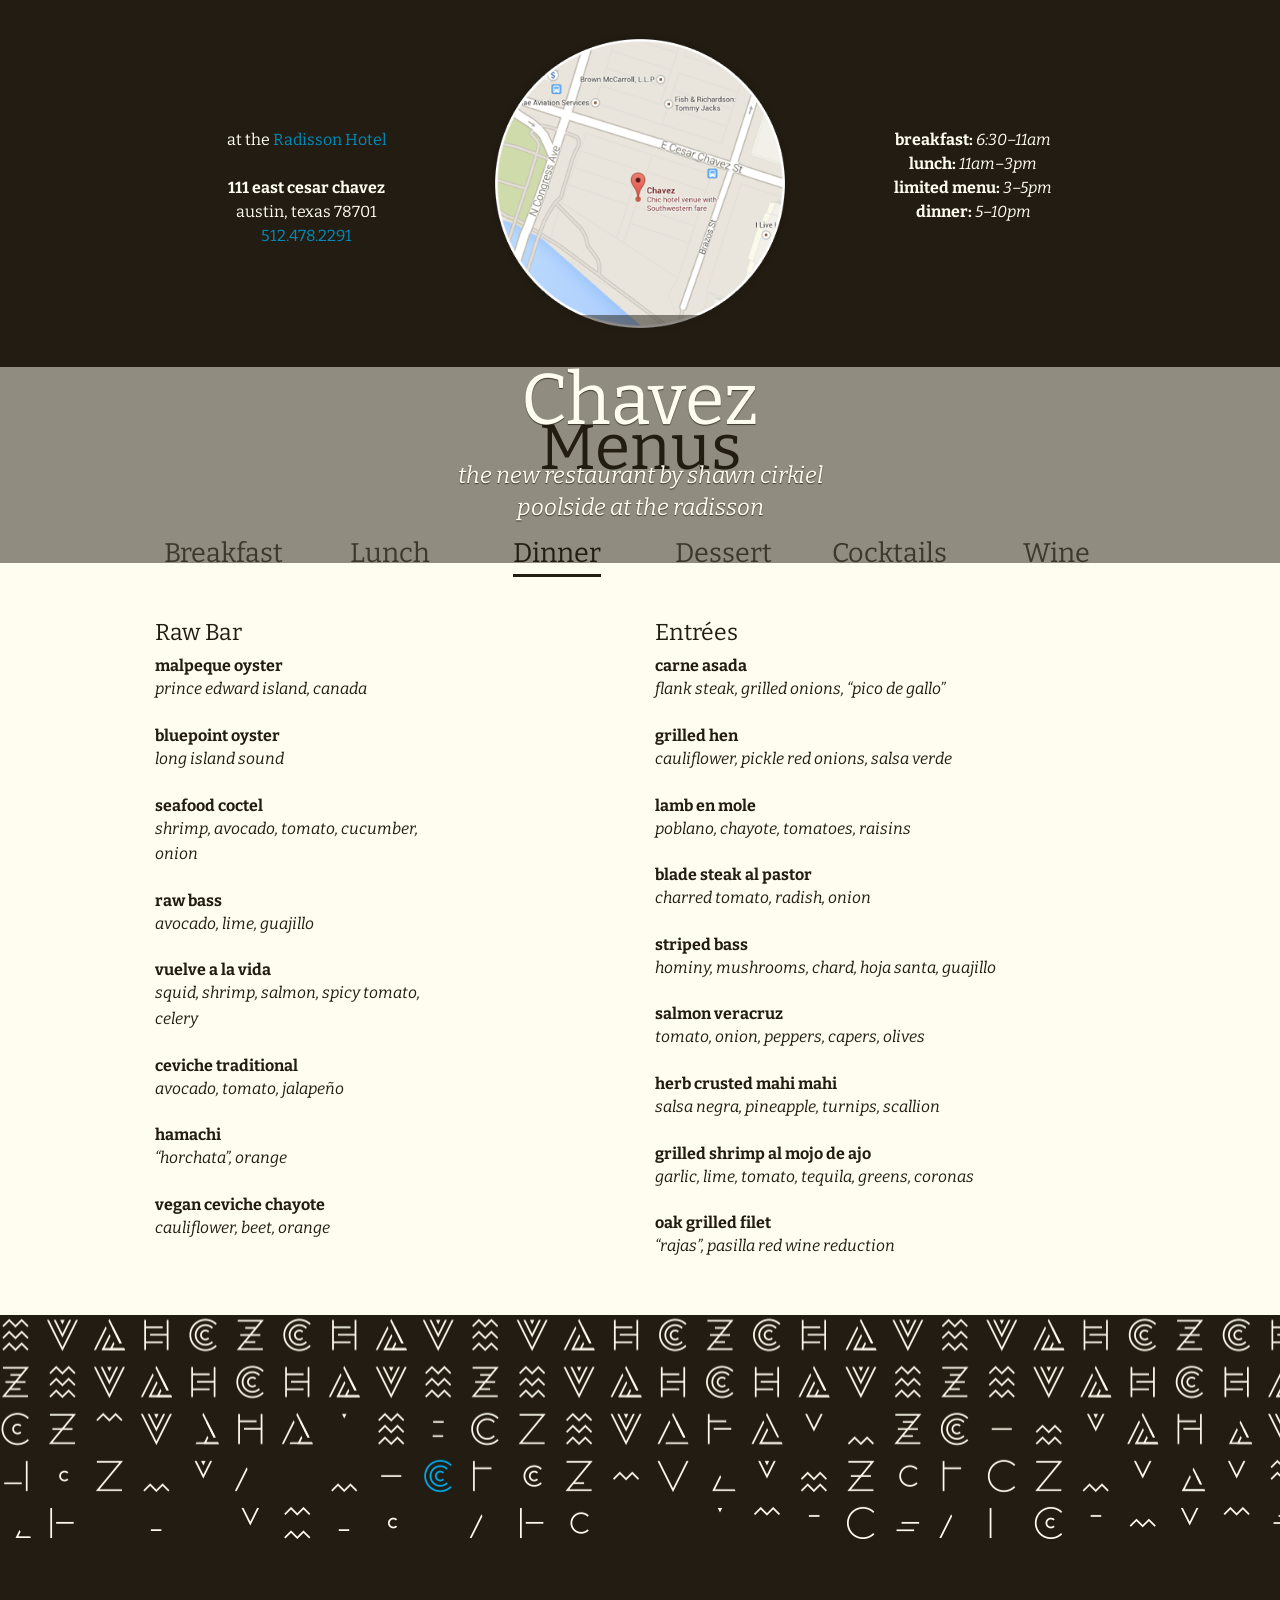
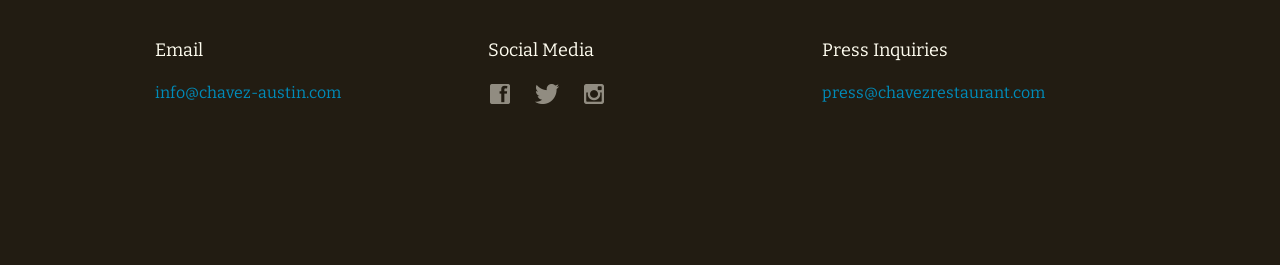
==== final.html @ de784b92 "adding foundation, slides, js, and final finished files" ====
<!DOCTYPE html>
<!--[if lt IE 7]>      <html class="no-js lt-ie9 lt-ie8 lt-ie7"> <![endif]-->
<!--[if IE 7]>         <html class="no-js lt-ie9 lt-ie8"> <![endif]-->
<!--[if IE 8]>         <html class="no-js lt-ie9"> <![endif]-->
<!--[if gt IE 8]><!--> <html class="no-js"> <!--<![endif]-->
    <head>
        <meta charset="utf-8">
        <meta http-equiv="X-UA-Compatible" content="IE=edge">
        <title>Chavez | Restaurant by Shawn Cirkiel | at the Radisson, Austin, TX</title>
        <meta name="description" content="">
        <meta name="viewport" content="width=device-width, initial-scale=1">

        <!-- Google Fonts -->
        <link href='http://fonts.googleapis.com/css?family=Bitter:400,700,400italic' rel='stylesheet' type='text/css'>

        <!-- Foundation CSS -->
        <link rel="stylesheet" href="css/normalize.css">
        <link rel="stylesheet" href="css/foundation.min.css">
        <!-- Our CSS -->
        <link rel="stylesheet" href="css/final-application.css">
        <!-- Slides.js CSS -->
        <link rel="stylesheet" href="css/slides.css">

    </head>
    <body>

        <!-- Slide/Header Image -->
        <header>

            <!-- Tagline inside Slideshow -->
            <div class="tagline">
                <!-- Chavez name/logo -->
                <h1>Chavez</h1>
                <h4>the new restaurant by shawn cirkiel</br>poolside at the radisson</h4>
            </div>

            <div id="slides">
                <img src="images/chavez-1.jpg" alt="">
                <img src="images/chavez-2.jpg" alt="">
                <img src="images/chavez-3.jpg" alt="">
                <img src="images/chavez-4.jpg" alt="">
                <img src="images/chavez-5.jpg" alt="">
                <img src="images/chavez-6.jpg" alt="">
                <img src="images/chavez-7.jpg" alt="">
                <img src="images/chavez-8.jpg" alt="">
                <img src="images/chavez-9.jpg" alt="">
                <img src="images/chavez-10.jpg" alt="">
            </div>
        </header>

        <!-- Address, map, hours -->
        <section class="address">
            <div class="row">


                <div class="location columns small-4">
                    at the <a target="_blank" href="//radisson.com/austin-hotel-tx-78701/txaustdt">Radisson Hotel</a><br/><br/>
                    <strong>111 east cesar chavez</strong><br/>
                    austin, texas 78701
                    <div class="phone"><a href="tel:512.478.2291">512.478.2291</a></div>
                </div>

                <div class="map columns small-4">
                    <a class="map" target="_blank" href="//goo.gl/maps/qgnVW"><img src="images/map-small.png" alt="Map"></a>
                </div>

                <div class="hours columns small-4">
                    <span class="hours-label">breakfast:</span>
                    <span class="hours-value">6:30–11am</span>
                    <br/>
                    <span class="hours-label">lunch:</span>
                    <span class="hours-value">11am–3pm</span>
                    <br/>
                    <span class="hours-label">limited menu:</span>
                    <span class="hours-value">3–5pm</span>
                    <br/>
                    <span class="hours-label">dinner:</span>
                    <span class="hours-value">5–10pm</span>
                </div>

            </div>
        </section>

        <!-- Menu -->
        <section class="menu">
            <div class="row">
                <h2>Menus</h2>
            </div>
                
            <div class="row">
                <!-- breakfast -->
                <div class="menu-section columns small-2 menu-breakfast">
                    <h3><a href="#">Breakfast</a></h3>
                </div>
                
                <!-- lunch -->
                <div class="menu-section columns small-2 menu-lunch">
                    <h3><a href="#">Lunch</a></h3>
                </div>

                <!-- dinner -->
                <div class="menu-section columns small-2 menu-dinner is-active">
                    <h3><a href="#">Dinner</a></h3>
                </div>
                
                <!-- dessert -->
                <div class="menu-section columns small-2 menu-dessert">
                    <h3><a href="#">Dessert</a></h3>
                </div>
                
                <!-- cocktails -->
                <div class="menu-section columns small-2 menu-cocktails">
                    <h3><a href="#">Cocktails</a></h3>
                </div>

                <!-- wine -->
                <div class="menu-section columns small-2 menu-wine">
                    <h3><a href="#">Wine</a></h3>
                </div>
            </div>

            <div class="row">
                <!-- dinner -->
                <div class="menu-section-content menu-dinner is-active">

                    <div class="menu-group columns small-4">
                        <h4>Raw Bar</h4>
                        <div class="menu-item">
                            <div class="menu-item-name">malpeque oyster</div>
                            <p class="menu-item-description">prince edward island, canada</p>
                            <div class="menu-item-price">3</div>
                        </div>
                        <div class="menu-item">
                            <div class="menu-item-name">bluepoint oyster</div>
                            <p class="menu-item-description">long island sound</p>
                            <div class="menu-item-price">3</div>
                        </div>
                        <div class="menu-item">
                            <div class="menu-item-name">seafood coctel</div>
                            <p class="menu-item-description">shrimp, avocado, tomato, cucumber, onion</p>
                            <div class="menu-item-price">11</div>
                        </div>
                        <div class="menu-item">
                            <div class="menu-item-name">raw bass</div>
                            <p class="menu-item-description">avocado, lime, guajillo</p>
                            <div class="menu-item-price">11</div>
                        </div>
                        <div class="menu-item">
                            <div class="menu-item-name">vuelve a la vida</div>
                            <p class="menu-item-description">squid, shrimp, salmon, spicy tomato, celery</p>
                            <div class="menu-item-price">9</div>
                        </div>
                        <div class="menu-item">
                            <div class="menu-item-name">ceviche traditional</div>
                            <p class="menu-item-description">avocado, tomato, jalapeño</p>
                            <div class="menu-item-price">9</div>
                        </div>
                        <div class="menu-item">
                            <div class="menu-item-name">hamachi</div>
                            <p class="menu-item-description">“horchata”, orange</p>
                            <div class="menu-item-price">11</div>
                        </div>
                        <div class="menu-item">
                            <div class="menu-item-name">vegan ceviche chayote</div>
                            <p class="menu-item-description">cauliflower, beet, orange</p>
                            <div class="menu-item-price">8</div>
                        </div>
                    </div>

                    <div class="menu-group columns small-6">
                        <h4>Entrées</h4>

                        <div class="menu-item">
                            <div class="menu-item-name">carne asada</div>
                            <p class="menu-item-description">flank steak, grilled onions, “pico de gallo”</p>
                            <div class="menu-item-price">19</div>
                        </div>
                        <div class="menu-item">
                            <div class="menu-item-name">grilled hen</div>
                            <p class="menu-item-description">cauliflower, pickle red onions, salsa verde</p>
                            <div class="menu-item-price">16</div>
                        </div>
                        <div class="menu-item">
                            <div class="menu-item-name">lamb en mole</div>
                            <p class="menu-item-description">poblano, chayote, tomatoes, raisins</p>
                            <div class="menu-item-price">22</div>
                        </div>
                        <div class="menu-item">
                            <div class="menu-item-name">blade steak al pastor</div>
                            <p class="menu-item-description">charred tomato, radish, onion</p>
                            <div class="menu-item-price">22</div>
                        </div>
                        <div class="menu-item">
                            <div class="menu-item-name">striped bass</div>
                            <p class="menu-item-description">hominy, mushrooms, chard, hoja santa, guajillo</p>
                            <div class="menu-item-price">23</div>
                        </div>
                        <div class="menu-item">
                            <div class="menu-item-name">salmon veracruz</div>
                            <p class="menu-item-description">tomato, onion, peppers, capers, olives</p>
                            <div class="menu-item-price">19</div>
                        </div>
                        <div class="menu-item">
                            <div class="menu-item-name">herb crusted mahi mahi</div>
                            <p class="menu-item-description">salsa negra, pineapple, turnips, scallion</p>
                            <div class="menu-item-price">22</div>
                        </div>
                        <div class="menu-item">
                            <div class="menu-item-name">grilled shrimp al mojo de ajo</div>
                            <p class="menu-item-description">garlic, lime, tomato, tequila, greens, coronas </p>
                            <div class="menu-item-price">21</div>
                        </div>
                        <div class="menu-item">
                            <div class="menu-item-name">oak grilled filet</div>
                            <p class="menu-item-description">“rajas”, pasilla red wine reduction </p>
                            <div class="menu-item-price">36 </div>
                        </div>

                    </div>
                </div>
                

            </div>
        </section>

        <!-- Social media -->
        <section class="contact">

            <div class="row">
                <div class="email columns small-4">
                    <h5>Email</h5>
                    <a href="mailto:info@chavez-austin.com">info@chavez-austin.com</a>
                </div>

                <div class="social columns small-4">
                    <h5>Social Media</h5>
                    <div class="social-links">
                        <a target="_blank" href="http://facebook.com/ChavezATX"><img src="images/facebook.png" alt="Facebook"></a>
                        <a target="_blank" href="http://twitter.com/ChavezATX"><img src="images/twitter.png" alt="Twitter"></a>
                        <a target="_blank" href="http://instagram.com/ChavezATX"><img src="images/instagram.png" alt="Instagram"></a>
                    </div>
                </div>

                <div class="press columns small-4">
                    <h5>Press Inquiries</h5>
                    <a href="mailto:press@chavezrestaurant.com">press@chavezrestaurant.com</a>
                </div>
                
            </div>

        </section>


        <!-- JavaScripts -->

        <!-- jQuery -->
        <script src="http://ajax.googleapis.com/ajax/libs/jquery/2.1.0/jquery.min.js"></script>

        <!-- Foundation JS -->
        <script src="/js/foundation.min.js"></script>
        <script>
            $(document).foundation();
        </script>

        <!-- Slides.js -->
        <script src="js/jquery.slides.min.js"></script>
        <script>
            $(document).ready(function(){
                $('#slides').slidesjs({
                    navigation: {
                        effect: "fade"
                    },
                    pagination: {
                        active: false
                    },
                    play: {
                      active: true,
                      auto: true,
                      interval: 7000,
                      swap: true,
                      effect: "fade"
                    }
                });
            });
        </script>


    </body>
</html>
---- css/final-application.css ----
/* ---------------------------------------------- */
/* Styles --------------------------------------- */
/* ---------------------------------------------- */

body {
    margin: 0;
    font-family: 'Bitter', 'Georgia', 'Times New Roman', serif; /* Google Font */
    font-size: 100%;
}

div, h1, h2, h3, h4, h5, h6, p, ul, ol, a {
    font-family: 'Bitter', 'Georgia', 'Times New Roman', serif; /* Google Font */
}

h1, h2, h3, h4, h5, h6 {
    color: #fffdf0;
}

/* ---------------------------------------------- */
/* Header --------------------------------------- */
/* ---------------------------------------------- */

header {}

header h1 {
    font-size: 4.5em; /* make it larger than Foundation's default */
    text-shadow: 0 1px 1px rgba(34, 28, 18,.75);
}

header .tagline h4 {
    font-style: italic !important; /* to override Foundation's font-style: normal on all headers */
    text-shadow: 0 1px 1px rgba(34, 28, 18,.75);
}

header .tagline {
    text-align: center;
    background: rgba(34, 28, 18,.5);
    width: 100%;
    padding: 2em 0;
    position: absolute;
    top: 35%;
    left: 0;
    z-index: 1000; /* be on a higher z-index than the slideshow */
}




/* ---------------------------------------------- */
/* Sections Global Styles ----------------------- */
/* ---------------------------------------------- */

section {
    padding: 2em;
    background: #ccc;
    line-height: 1.5em;
}


/* ---------------------------------------------- */
/* Address, Hours, Directions ------------------- */
/* ---------------------------------------------- */

.address {
    background: #221c12;
    color: #fffdf0;
    line-height: 1.5em;
    text-align: center;
}

.location,
.hours {
    margin-top: 6em;
}

.hours-label { font-weight: bold; }
.hours-value { font-style: italic; }



/* ---------------------------------------------- */
/* Menu ----------------------------------------- */
/* ---------------------------------------------- */

.menu {
    color: #221c12;
    background: #fffdf0;
    padding-bottom: 2em;
}

.menu h2 {
    font-size: 4em;
    padding-bottom: .5em;
}

.menu h2, .menu h3, .menu h4 {
    color: #221c12;
}

.menu h2 {
    text-align: center;
}

.menu-section {
    text-align: center;
}

.menu-section h3 a {
    color: rgba(34, 28, 18, .75);
    border-bottom: 3px solid transparent;
    padding-bottom: 5px;
    -webkit-transition: 1s all ease;
    transition: 1s all ease;
}

.menu-section h3 a:hover {
    color: #221c12;
    border-bottom: 3px solid #221c12;
}

.menu-section.is-active h3 a {
    color: #221c12;
    border-bottom: 3px solid #221c12;
}


.menu-section-content {
    margin-top: 2em;
}

.menu-section-content.is-active {}

.menu-item {
    margin-bottom: 1.5em;
    line-height: 1.25em;
}

.menu-item-name {
    font-weight: bold;
}

.menu-item-description {
    font-style: italic;
    display: inline;
    margin: 0;
}

.menu-item-price {
    display: inline;
    padding-left: 10px;
    font-weight: bold;
    color: rgba(255, 253, 240,.5);
}


/* ---------------------------------------------- */
/* Social Media/Contact ------------------------- */
/* ---------------------------------------------- */

.contact {
    background: #221c12 url('../images/symbols-bottom.png') no-repeat 0 -160%;
    padding-top: 20em;
    padding-bottom: 10em;
}

.contact h5 {
    margin-bottom: 1em;
}

.social-links a {
    display: inline-block;
    padding-right: 20px;
    opacity: .5;
    -webkit-transition: 1s opacity ease;
    transition: 1s opacity ease;
}
.social-links a:hover {
    opacity: 1;
}
---- css/slides.css ----
/* SlidesJS */
/* These styles are required if you'd like a responsive slideshow */
  

    /* Prevent the slideshow from flashing on load */
    #slides {
        display: none;
        position: relative;
        background: #fffdf0;
    }

    .slidesjs-pagination {
        display: none;
    }

    .slidesjs-navigation {
        margin: -10px 0 0 0;
        position: absolute;
        top: 50%; z-index: 9999;
    }

    .slidesjs-previous {
        display: block;
        width: 29px; height: 44px;
        text-indent: -9999px;
        left: 50px;
        background: url('../images/slide-prev.png') no-repeat;
    }

    .slidesjs-next {
        display: block;
        width: 29px; height: 44px;
        text-indent: -9999px;
        right: 50px;
        background: url('../images/slide-next.png') no-repeat;
    }


    /* Media quires for a responsive layout */

    /* For tablets & smart phones */
    @media (max-width: 767px) {
      body {
        padding-left: 10px;
        padding-right: 10px;
      }
      .container {
        width: auto
      }
    }

    /* For smartphones */
    @media (max-width: 480px) {
      .container {
        width: auto
      }
    }

    /* For smaller displays like laptops */
    @media (min-width: 768px) and (max-width: 979px) {
      .container {
        width: 724px
      }
    }

    /* For larger displays */
    @media (min-width: 1200px) {
      .container {
        width: 1170px
      }
    }
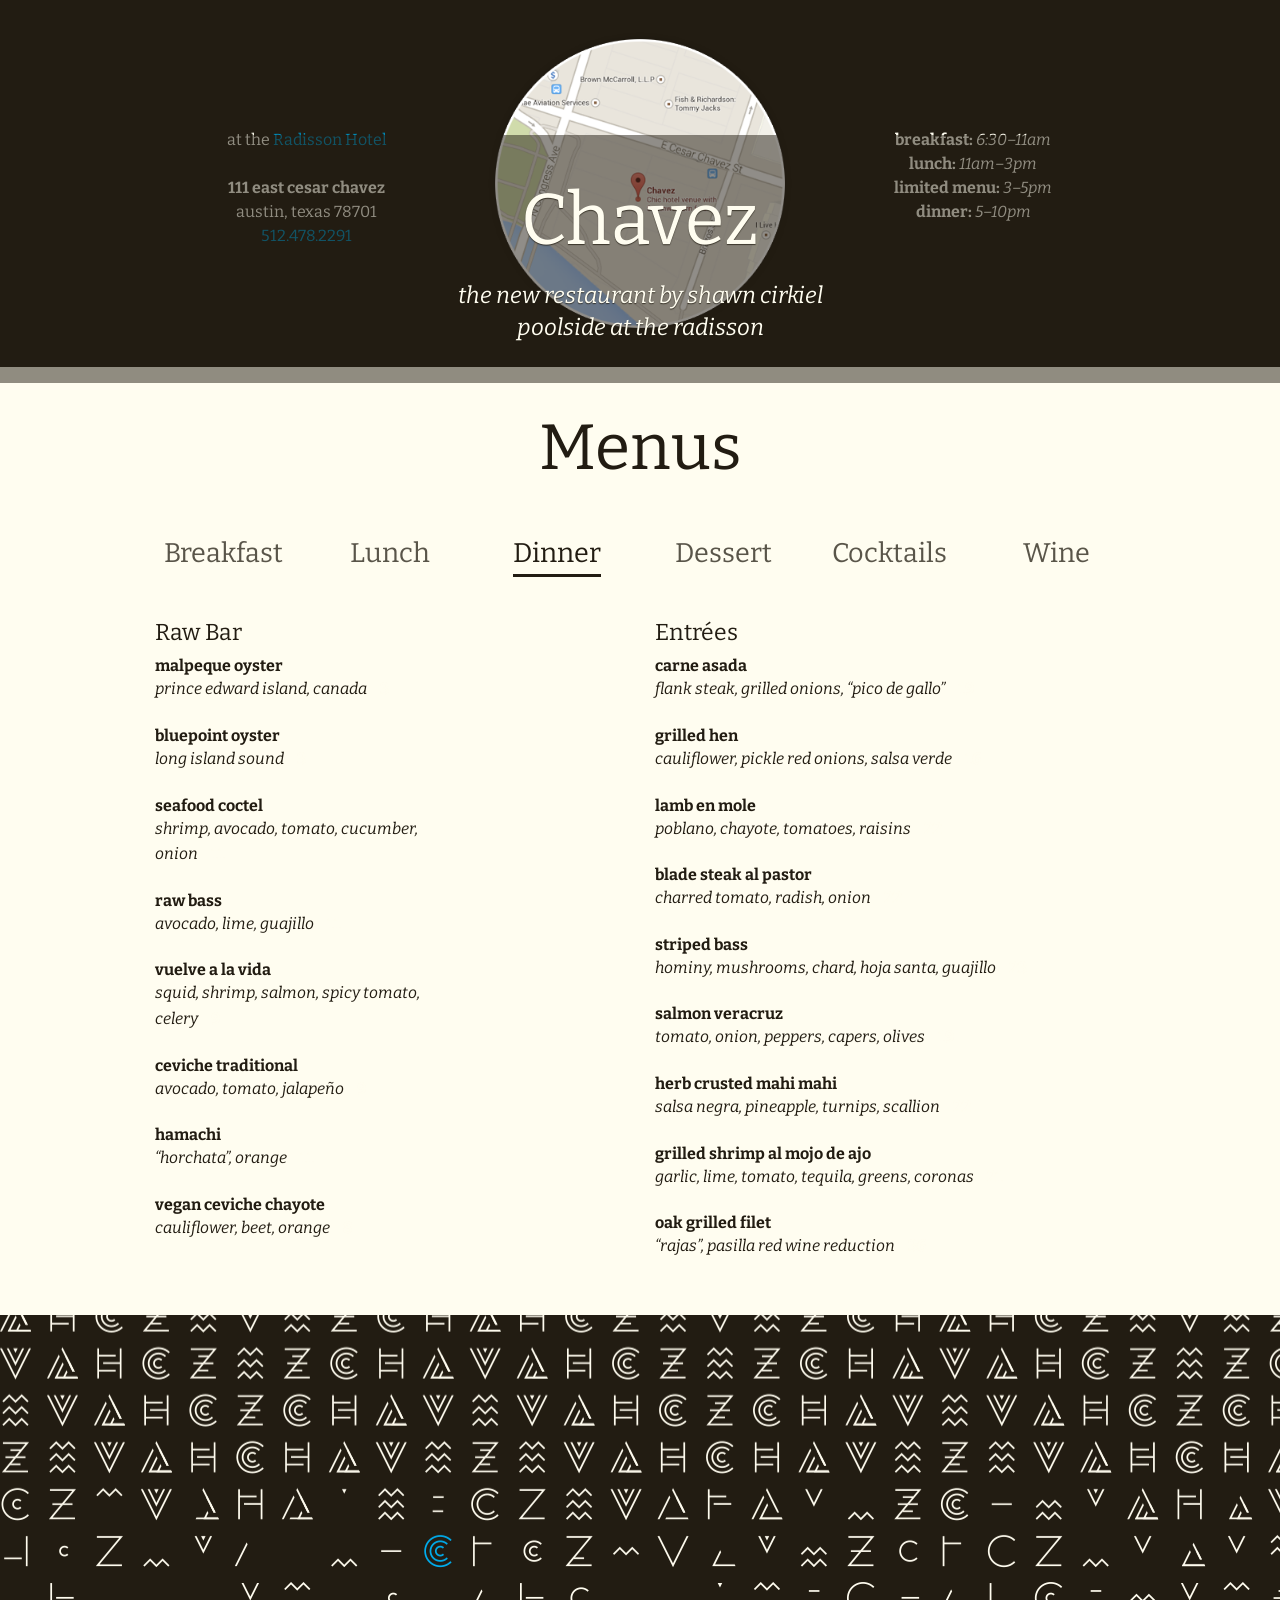
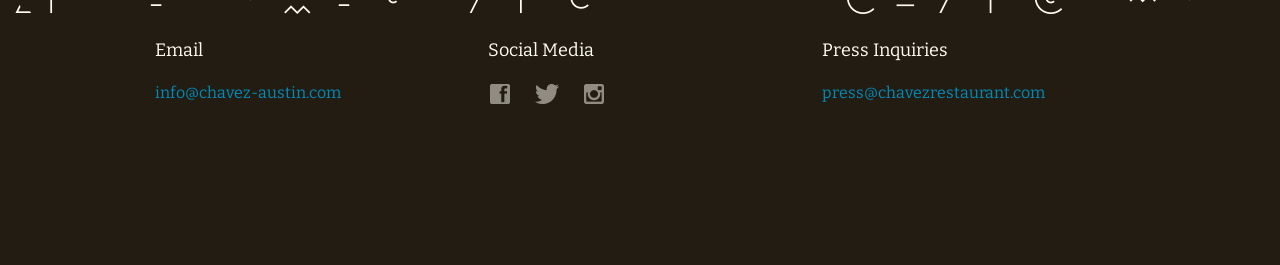
==== commit 4d8334d1: "adding responsive styles" ====
--- a/final.html
+++ b/final.html
@@ -53,18 +53,18 @@
             <div class="row">
 
 
-                <div class="location columns small-4">
+                <div class="location columns small-12 large-4">
                     at the <a target="_blank" href="//radisson.com/austin-hotel-tx-78701/txaustdt">Radisson Hotel</a><br/><br/>
                     <strong>111 east cesar chavez</strong><br/>
                     austin, texas 78701
                     <div class="phone"><a href="tel:512.478.2291">512.478.2291</a></div>
                 </div>
 
-                <div class="map columns small-4">
+                <div class="map columns small-12 large-4 hide-for-small show-for-large">
                     <a class="map" target="_blank" href="//goo.gl/maps/qgnVW"><img src="images/map-small.png" alt="Map"></a>
                 </div>
 
-                <div class="hours columns small-4">
+                <div class="hours columns small-12 large-4">
                     <span class="hours-label">breakfast:</span>
                     <span class="hours-value">6:30–11am</span>
                     <br/>
@@ -89,32 +89,32 @@
                 
             <div class="row">
                 <!-- breakfast -->
-                <div class="menu-section columns small-2 menu-breakfast">
+                <div class="menu-section columns small-12 medium-4 large-2 menu-breakfast">
                     <h3><a href="#">Breakfast</a></h3>
                 </div>
                 
                 <!-- lunch -->
-                <div class="menu-section columns small-2 menu-lunch">
+                <div class="menu-section columns small-12 medium-4 large-2 menu-lunch">
                     <h3><a href="#">Lunch</a></h3>
                 </div>
 
                 <!-- dinner -->
-                <div class="menu-section columns small-2 menu-dinner is-active">
+                <div class="menu-section columns small-12 medium-4 large-2 menu-dinner is-active">
                     <h3><a href="#">Dinner</a></h3>
                 </div>
                 
                 <!-- dessert -->
-                <div class="menu-section columns small-2 menu-dessert">
+                <div class="menu-section columns small-12 medium-4 large-2 menu-dessert">
                     <h3><a href="#">Dessert</a></h3>
                 </div>
                 
                 <!-- cocktails -->
-                <div class="menu-section columns small-2 menu-cocktails">
+                <div class="menu-section columns small-12 medium-4 large-2 menu-cocktails">
                     <h3><a href="#">Cocktails</a></h3>
                 </div>
 
                 <!-- wine -->
-                <div class="menu-section columns small-2 menu-wine">
+                <div class="menu-section columns small-12 medium-4 large-2 menu-wine">
                     <h3><a href="#">Wine</a></h3>
                 </div>
             </div>
@@ -123,7 +123,7 @@
                 <!-- dinner -->
                 <div class="menu-section-content menu-dinner is-active">
 
-                    <div class="menu-group columns small-4">
+                    <div class="menu-group columns small-12 medium-4">
                         <h4>Raw Bar</h4>
                         <div class="menu-item">
                             <div class="menu-item-name">malpeque oyster</div>
@@ -167,7 +167,7 @@
                         </div>
                     </div>
 
-                    <div class="menu-group columns small-6">
+                    <div class="menu-group columns small-12 medium-6">
                         <h4>Entrées</h4>
 
                         <div class="menu-item">
@@ -227,12 +227,12 @@
         <section class="contact">
 
             <div class="row">
-                <div class="email columns small-4">
+                <div class="email columns small-12 medium-4">
                     <h5>Email</h5>
                     <a href="mailto:info@chavez-austin.com">info@chavez-austin.com</a>
                 </div>
 
-                <div class="social columns small-4">
+                <div class="social columns small-12 medium-4">
                     <h5>Social Media</h5>
                     <div class="social-links">
                         <a target="_blank" href="http://facebook.com/ChavezATX"><img src="images/facebook.png" alt="Facebook"></a>
@@ -241,7 +241,7 @@
                     </div>
                 </div>
 
-                <div class="press columns small-4">
+                <div class="press columns small-12 medium-4">
                     <h5>Press Inquiries</h5>
                     <a href="mailto:press@chavezrestaurant.com">press@chavezrestaurant.com</a>
                 </div>
@@ -274,7 +274,7 @@
                         active: false
                     },
                     play: {
-                      active: true,
+                      active: false,
                       auto: true,
                       interval: 7000,
                       swap: true,
--- a/css/final-application.css
+++ b/css/final-application.css
@@ -46,6 +46,7 @@
 
 
 
+
 /* ---------------------------------------------- */
 /* Sections Global Styles ----------------------- */
 /* ---------------------------------------------- */
@@ -176,4 +177,29 @@
 }
 .social-links a:hover {
     opacity: 1;
-}+}
+
+
+/* ---------------------------------------------- */
+/* Responsive Styles ---------------------------- */
+/* ---------------------------------------------- */
+
+
+@media (min-width: 0) and (max-width: 599px) {
+    header .tagline {
+        position: static;
+    }
+    .contact {
+        background-position: 0 -62%
+    }
+}
+
+@media (min-width: 600px) {
+    header .tagline {
+        top: 15%;
+    }
+    .contact {
+        background-position: 0 -100%
+    }
+
+}
--- a/css/slides.css
+++ b/css/slides.css
@@ -34,38 +34,3 @@
         right: 50px;
         background: url('../images/slide-next.png') no-repeat;
     }
-
-
-    /* Media quires for a responsive layout */
-
-    /* For tablets & smart phones */
-    @media (max-width: 767px) {
-      body {
-        padding-left: 10px;
-        padding-right: 10px;
-      }
-      .container {
-        width: auto
-      }
-    }
-
-    /* For smartphones */
-    @media (max-width: 480px) {
-      .container {
-        width: auto
-      }
-    }
-
-    /* For smaller displays like laptops */
-    @media (min-width: 768px) and (max-width: 979px) {
-      .container {
-        width: 724px
-      }
-    }
-
-    /* For larger displays */
-    @media (min-width: 1200px) {
-      .container {
-        width: 1170px
-      }
-    }
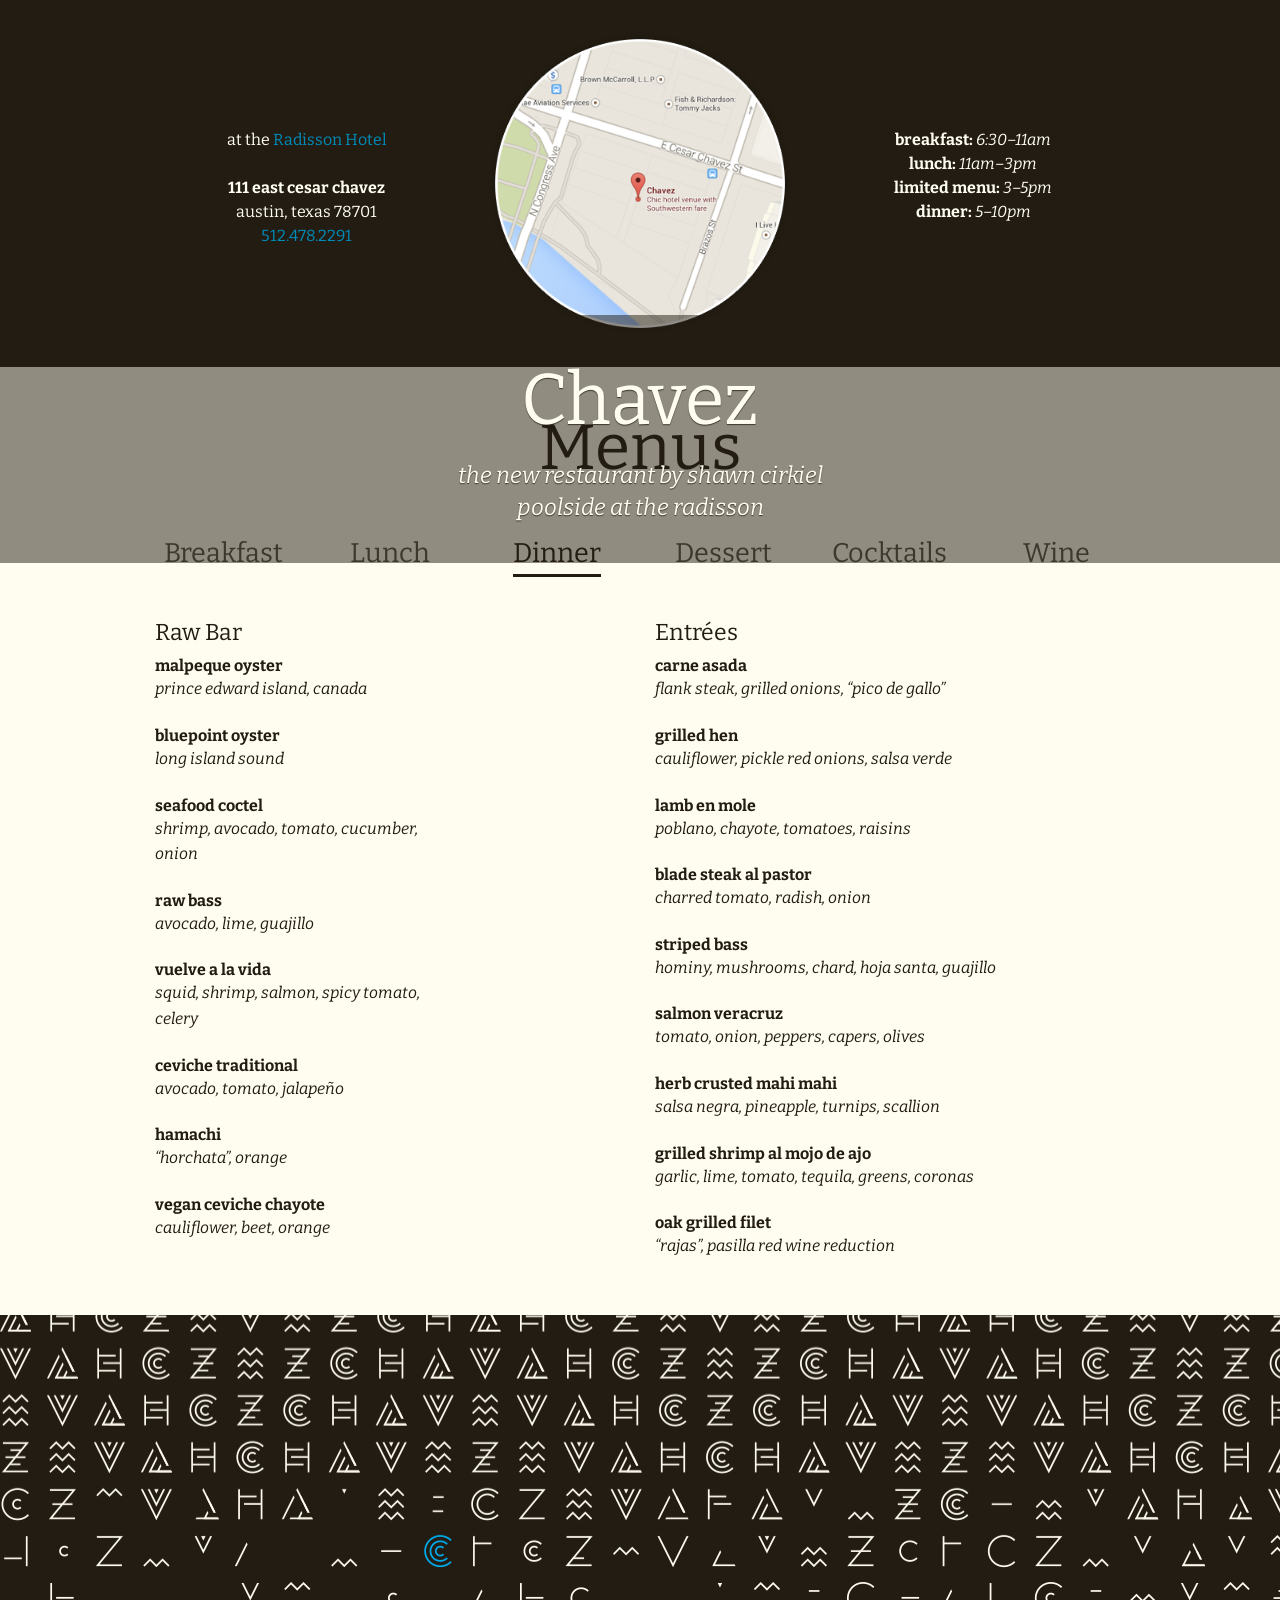
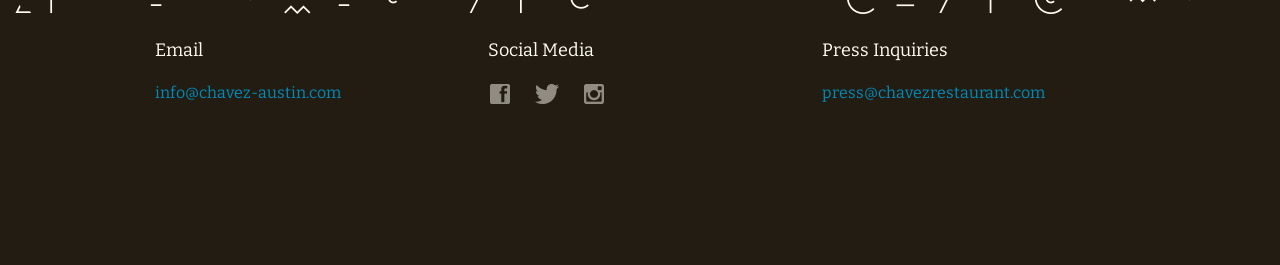
==== commit f79908a7: "fixing google map link" ====
--- a/final.html
+++ b/final.html
@@ -61,7 +61,7 @@
                 </div>
 
                 <div class="map columns small-12 large-4 hide-for-small show-for-large">
-                    <a class="map" target="_blank" href="//goo.gl/maps/qgnVW"><img src="images/map-small.png" alt="Map"></a>
+                    <a class="map" target="_blank" href="http://goo.gl/maps/qgnVW"><img src="images/map-small.png" alt="Map"></a>
                 </div>
 
                 <div class="hours columns small-12 large-4">
--- a/css/final-application.css
+++ b/css/final-application.css
@@ -194,10 +194,13 @@
     }
 }
 
-@media (min-width: 600px) {
+@media (min-width: 600px) and (max-width: 1150px) {
     header .tagline {
         top: 15%;
     }
+}
+
+@media (min-width: 600px) {
     .contact {
         background-position: 0 -100%
     }
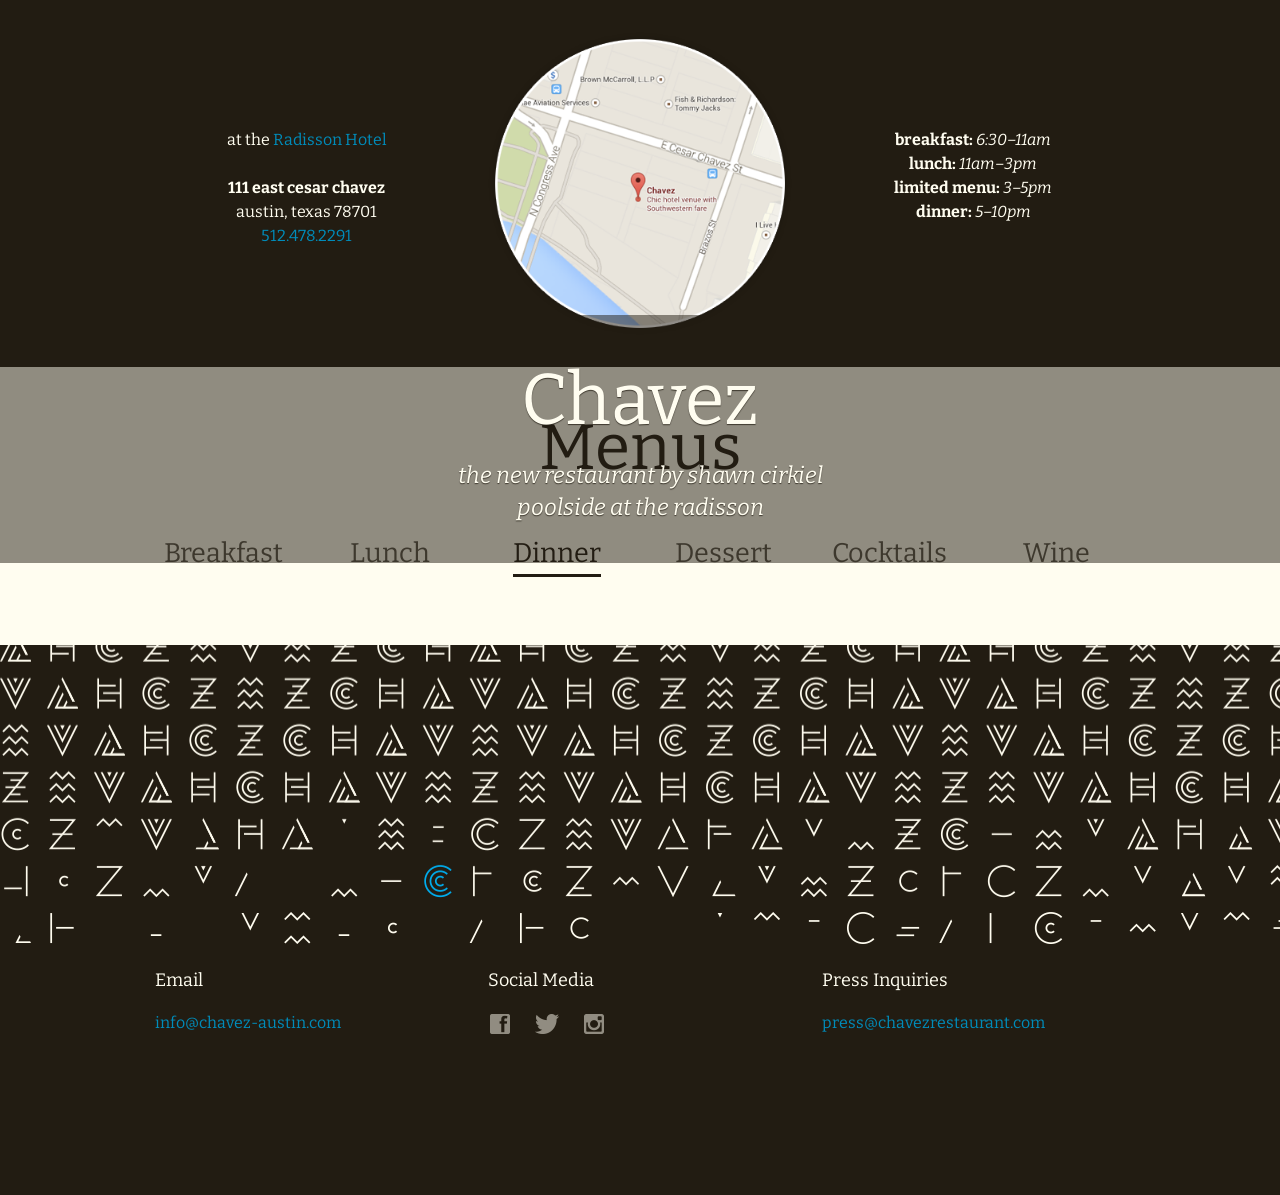
==== commit 9bc675f2: "json" ====
--- a/final.html
+++ b/final.html
@@ -31,7 +31,7 @@
             <div class="tagline">
                 <!-- Chavez name/logo -->
                 <h1>Chavez</h1>
-                <h4>the new restaurant by shawn cirkiel</br>poolside at the radisson</h4>
+                <h4>the new restaurant by shawn cirkiel<br />poolside at the radisson</h4>
             </div>
 
             <div id="slides">
@@ -89,134 +89,40 @@
                 
             <div class="row">
                 <!-- breakfast -->
-                <div class="menu-section columns small-12 medium-4 large-2 menu-breakfast">
-                    <h3><a href="#">Breakfast</a></h3>
+                <div id="menu-action-breakfast" class="menu-section columns small-12 medium-4 large-2 menu-action">
+                    <h3><a>Breakfast</a></h3>
                 </div>
                 
                 <!-- lunch -->
-                <div class="menu-section columns small-12 medium-4 large-2 menu-lunch">
-                    <h3><a href="#">Lunch</a></h3>
+                <div id="menu-action-lunch" class="menu-section columns small-12 medium-4 large-2 menu-action">
+                    <h3><a>Lunch</a></h3>
                 </div>
 
                 <!-- dinner -->
-                <div class="menu-section columns small-12 medium-4 large-2 menu-dinner is-active">
-                    <h3><a href="#">Dinner</a></h3>
+                <div id="menu-action-dinner" class="menu-section columns small-12 medium-4 large-2 menu-action is-active">
+                    <h3><a>Dinner</a></h3>
                 </div>
                 
                 <!-- dessert -->
-                <div class="menu-section columns small-12 medium-4 large-2 menu-dessert">
-                    <h3><a href="#">Dessert</a></h3>
+                <div id="menu-action-dessert" class="menu-section columns small-12 medium-4 large-2 menu-action">
+                    <h3><a>Dessert</a></h3>
                 </div>
                 
                 <!-- cocktails -->
-                <div class="menu-section columns small-12 medium-4 large-2 menu-cocktails">
-                    <h3><a href="#">Cocktails</a></h3>
+                <div id="menu-action-cocktails" class="menu-section columns small-12 medium-4 large-2 menu-action">
+                    <h3><a>Cocktails</a></h3>
                 </div>
 
                 <!-- wine -->
-                <div class="menu-section columns small-12 medium-4 large-2 menu-wine">
-                    <h3><a href="#">Wine</a></h3>
+                <div id="menu-action-wine" class="menu-section columns small-12 medium-4 large-2 menu-action">
+                    <h3><a>Wine</a></h3>
                 </div>
             </div>
 
             <div class="row">
                 <!-- dinner -->
-                <div class="menu-section-content menu-dinner is-active">
+                <div id="menu-section-content" class="menu-section-content menu-dinner is-active">
 
-                    <div class="menu-group columns small-12 medium-4">
-                        <h4>Raw Bar</h4>
-                        <div class="menu-item">
-                            <div class="menu-item-name">malpeque oyster</div>
-                            <p class="menu-item-description">prince edward island, canada</p>
-                            <div class="menu-item-price">3</div>
-                        </div>
-                        <div class="menu-item">
-                            <div class="menu-item-name">bluepoint oyster</div>
-                            <p class="menu-item-description">long island sound</p>
-                            <div class="menu-item-price">3</div>
-                        </div>
-                        <div class="menu-item">
-                            <div class="menu-item-name">seafood coctel</div>
-                            <p class="menu-item-description">shrimp, avocado, tomato, cucumber, onion</p>
-                            <div class="menu-item-price">11</div>
-                        </div>
-                        <div class="menu-item">
-                            <div class="menu-item-name">raw bass</div>
-                            <p class="menu-item-description">avocado, lime, guajillo</p>
-                            <div class="menu-item-price">11</div>
-                        </div>
-                        <div class="menu-item">
-                            <div class="menu-item-name">vuelve a la vida</div>
-                            <p class="menu-item-description">squid, shrimp, salmon, spicy tomato, celery</p>
-                            <div class="menu-item-price">9</div>
-                        </div>
-                        <div class="menu-item">
-                            <div class="menu-item-name">ceviche traditional</div>
-                            <p class="menu-item-description">avocado, tomato, jalapeño</p>
-                            <div class="menu-item-price">9</div>
-                        </div>
-                        <div class="menu-item">
-                            <div class="menu-item-name">hamachi</div>
-                            <p class="menu-item-description">“horchata”, orange</p>
-                            <div class="menu-item-price">11</div>
-                        </div>
-                        <div class="menu-item">
-                            <div class="menu-item-name">vegan ceviche chayote</div>
-                            <p class="menu-item-description">cauliflower, beet, orange</p>
-                            <div class="menu-item-price">8</div>
-                        </div>
-                    </div>
-
-                    <div class="menu-group columns small-12 medium-6">
-                        <h4>Entrées</h4>
-
-                        <div class="menu-item">
-                            <div class="menu-item-name">carne asada</div>
-                            <p class="menu-item-description">flank steak, grilled onions, “pico de gallo”</p>
-                            <div class="menu-item-price">19</div>
-                        </div>
-                        <div class="menu-item">
-                            <div class="menu-item-name">grilled hen</div>
-                            <p class="menu-item-description">cauliflower, pickle red onions, salsa verde</p>
-                            <div class="menu-item-price">16</div>
-                        </div>
-                        <div class="menu-item">
-                            <div class="menu-item-name">lamb en mole</div>
-                            <p class="menu-item-description">poblano, chayote, tomatoes, raisins</p>
-                            <div class="menu-item-price">22</div>
-                        </div>
-                        <div class="menu-item">
-                            <div class="menu-item-name">blade steak al pastor</div>
-                            <p class="menu-item-description">charred tomato, radish, onion</p>
-                            <div class="menu-item-price">22</div>
-                        </div>
-                        <div class="menu-item">
-                            <div class="menu-item-name">striped bass</div>
-                            <p class="menu-item-description">hominy, mushrooms, chard, hoja santa, guajillo</p>
-                            <div class="menu-item-price">23</div>
-                        </div>
-                        <div class="menu-item">
-                            <div class="menu-item-name">salmon veracruz</div>
-                            <p class="menu-item-description">tomato, onion, peppers, capers, olives</p>
-                            <div class="menu-item-price">19</div>
-                        </div>
-                        <div class="menu-item">
-                            <div class="menu-item-name">herb crusted mahi mahi</div>
-                            <p class="menu-item-description">salsa negra, pineapple, turnips, scallion</p>
-                            <div class="menu-item-price">22</div>
-                        </div>
-                        <div class="menu-item">
-                            <div class="menu-item-name">grilled shrimp al mojo de ajo</div>
-                            <p class="menu-item-description">garlic, lime, tomato, tequila, greens, coronas </p>
-                            <div class="menu-item-price">21</div>
-                        </div>
-                        <div class="menu-item">
-                            <div class="menu-item-name">oak grilled filet</div>
-                            <p class="menu-item-description">“rajas”, pasilla red wine reduction </p>
-                            <div class="menu-item-price">36 </div>
-                        </div>
-
-                    </div>
                 </div>
                 
 
@@ -251,39 +157,21 @@
         </section>
 
 
-        <!-- JavaScripts -->
+        <!-- JavaScript -->
 
-        <!-- jQuery -->
+        <!-- Libraries -->
+
         <script src="http://ajax.googleapis.com/ajax/libs/jquery/2.1.0/jquery.min.js"></script>
 
-        <!-- Foundation JS -->
-        <script src="/js/foundation.min.js"></script>
+        <script src="js/foundation.min.js"></script>
         <script>
             $(document).foundation();
         </script>
 
-        <!-- Slides.js -->
         <script src="js/jquery.slides.min.js"></script>
-        <script>
-            $(document).ready(function(){
-                $('#slides').slidesjs({
-                    navigation: {
-                        effect: "fade"
-                    },
-                    pagination: {
-                        active: false
-                    },
-                    play: {
-                      active: false,
-                      auto: true,
-                      interval: 7000,
-                      swap: true,
-                      effect: "fade"
-                    }
-                });
-            });
-        </script>
 
+        <!-- Script -->
+        <script src="js/script.js"></script>
 
     </body>
 </html>
--- a/css/final-application.css
+++ b/css/final-application.css
@@ -1,4 +1,4 @@
-/* ---------------------------------------------- */
+ /* ---------------------------------------------- */
 /* Styles --------------------------------------- */
 /* ---------------------------------------------- */
 
@@ -150,9 +150,12 @@
     display: inline;
     padding-left: 10px;
     font-weight: bold;
-    color: rgba(255, 253, 240,.5);
-}
-
+    color: rgba(34, 28, 18, .75);
+}
+
+.menu-item-name-no-description {
+    display:inline;
+}
 
 /* ---------------------------------------------- */
 /* Social Media/Contact ------------------------- */
--- a/css/slides.css
+++ b/css/slides.css
@@ -34,3 +34,41 @@
         right: 50px;
         background: url('../images/slide-next.png') no-repeat;
     }
+<<<<<<< HEAD
+=======
+
+
+    /* Media quires for a responsive layout */
+
+    /* For tablets & smart phones */
+    @media (max-width: 767px) {
+      body {
+        padding-left: 10px;
+        padding-right: 10px;
+      }
+      .container {
+        width: auto
+      }
+    }
+
+    /* For smartphones */
+    @media (max-width: 480px) {
+      .container {
+        width: auto
+      }
+    }
+
+    /* For smaller displays like laptops */
+    @media (min-width: 768px) and (max-width: 979px) {
+      .container {
+        width: 724px
+      }
+    }
+
+    /* For larger displays */
+    @media (min-width: 1200px) {
+      .container {
+        width: 1170px
+      }
+    }
+>>>>>>> master
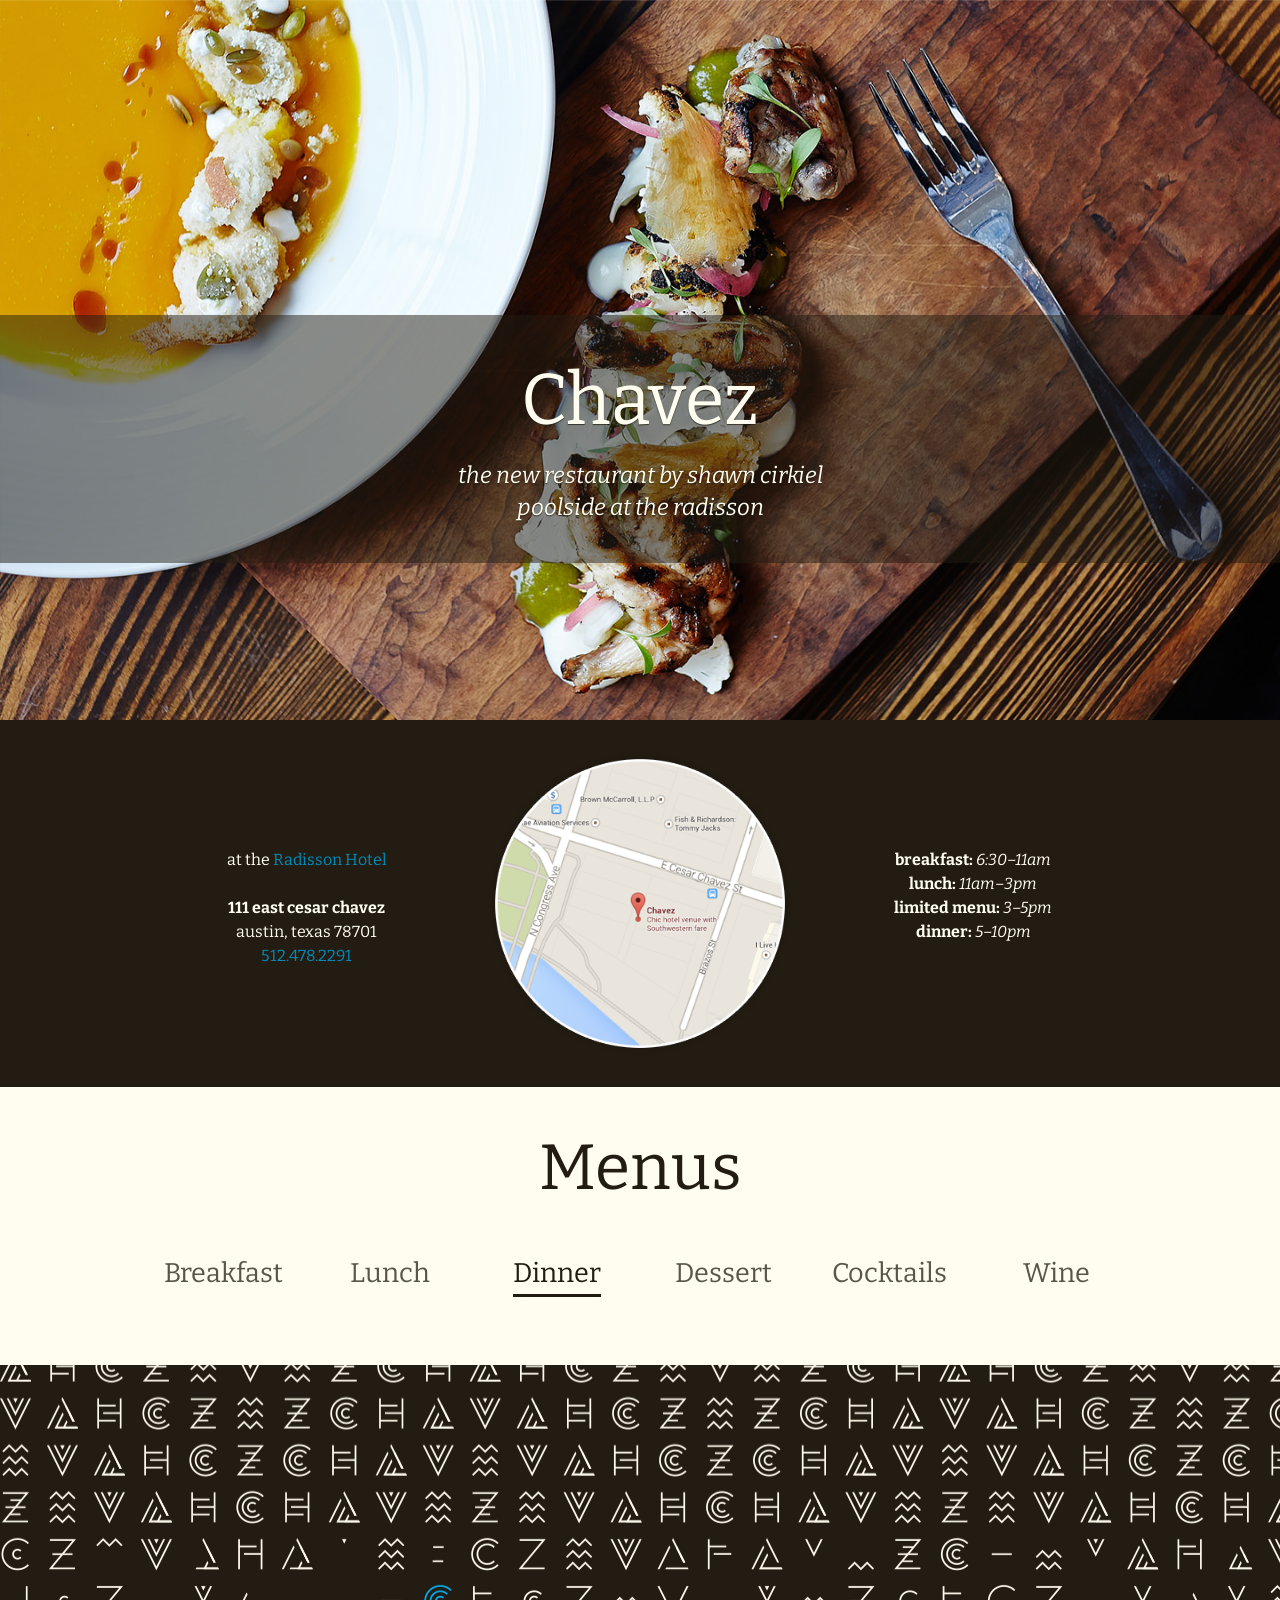
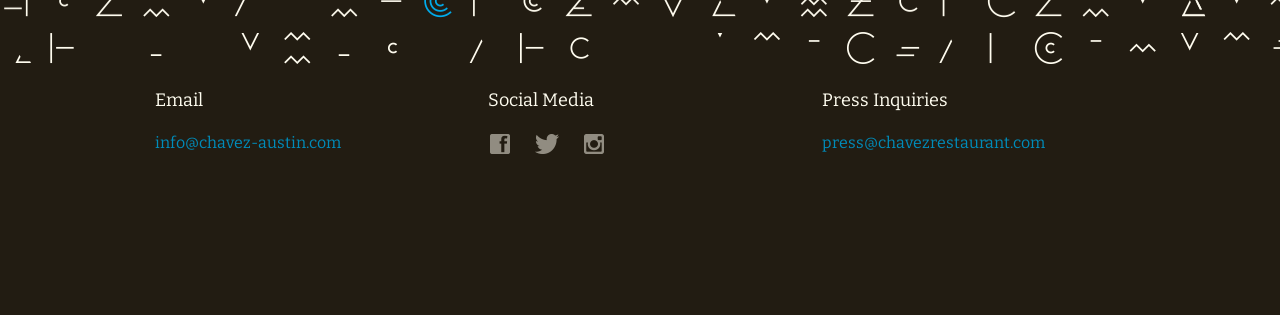
==== commit 0ec92056: "replacing deprecated slidesjs with slick and updating HTML" ====
--- a/final.html
+++ b/final.html
@@ -35,16 +35,16 @@
             </div>
 
             <div id="slides">
-                <img src="images/chavez-1.jpg" alt="">
-                <img src="images/chavez-2.jpg" alt="">
-                <img src="images/chavez-3.jpg" alt="">
-                <img src="images/chavez-4.jpg" alt="">
-                <img src="images/chavez-5.jpg" alt="">
-                <img src="images/chavez-6.jpg" alt="">
-                <img src="images/chavez-7.jpg" alt="">
-                <img src="images/chavez-8.jpg" alt="">
-                <img src="images/chavez-9.jpg" alt="">
-                <img src="images/chavez-10.jpg" alt="">
+                <div><img src="images/chavez-1.jpg" alt=""></div>
+                <div><img src="images/chavez-2.jpg" alt=""></div>
+                <div><img src="images/chavez-3.jpg" alt=""></div>
+                <div><img src="images/chavez-4.jpg" alt=""></div>
+                <div><img src="images/chavez-5.jpg" alt=""></div>
+                <div><img src="images/chavez-6.jpg" alt=""></div>
+                <div><img src="images/chavez-7.jpg" alt=""></div>
+                <div><img src="images/chavez-8.jpg" alt=""></div>
+                <div><img src="images/chavez-9.jpg" alt=""></div>
+                <div><img src="images/chavez-10.jpg" alt=""></div>
             </div>
         </header>
 
@@ -61,7 +61,7 @@
                 </div>
 
                 <div class="map columns small-12 large-4 hide-for-small show-for-large">
-                    <a class="map" target="_blank" href="http://goo.gl/maps/qgnVW"><img src="images/map-small.png" alt="Map"></a>
+                    <a class="map" target="_blank" href="http://goo.gl/maps/qgnVW"><img src="images/map.png" alt="Map"></a>
                 </div>
 
                 <div class="hours columns small-12 large-4">
@@ -86,45 +86,45 @@
             <div class="row">
                 <h2>Menus</h2>
             </div>
-                
+
             <div class="row">
                 <!-- breakfast -->
-                <div id="menu-action-breakfast" class="menu-section columns small-12 medium-4 large-2 menu-action">
+                <div class="menu-section columns small-12 medium-4 large-2" id="breakfast">
                     <h3><a>Breakfast</a></h3>
                 </div>
-                
+
                 <!-- lunch -->
-                <div id="menu-action-lunch" class="menu-section columns small-12 medium-4 large-2 menu-action">
+                <div class="menu-section columns small-12 medium-4 large-2" id="lunch">
                     <h3><a>Lunch</a></h3>
                 </div>
 
                 <!-- dinner -->
-                <div id="menu-action-dinner" class="menu-section columns small-12 medium-4 large-2 menu-action is-active">
+                <div class="menu-section columns small-12 medium-4 large-2" id="dinner">
                     <h3><a>Dinner</a></h3>
                 </div>
-                
+
                 <!-- dessert -->
-                <div id="menu-action-dessert" class="menu-section columns small-12 medium-4 large-2 menu-action">
+                <div class="menu-section columns small-12 medium-4 large-2" id="dessert">
                     <h3><a>Dessert</a></h3>
                 </div>
-                
+
                 <!-- cocktails -->
-                <div id="menu-action-cocktails" class="menu-section columns small-12 medium-4 large-2 menu-action">
+                <div class="menu-section columns small-12 medium-4 large-2" id="cocktails">
                     <h3><a>Cocktails</a></h3>
                 </div>
 
                 <!-- wine -->
-                <div id="menu-action-wine" class="menu-section columns small-12 medium-4 large-2 menu-action">
+                <div class="menu-section columns small-12 medium-4 large-2" id="wine">
                     <h3><a>Wine</a></h3>
                 </div>
             </div>
 
             <div class="row">
                 <!-- dinner -->
-                <div id="menu-section-content" class="menu-section-content menu-dinner is-active">
+                <div id="menu-section-content" class="menu-section-content">
 
                 </div>
-                
+
 
             </div>
         </section>
@@ -151,27 +151,36 @@
                     <h5>Press Inquiries</h5>
                     <a href="mailto:press@chavezrestaurant.com">press@chavezrestaurant.com</a>
                 </div>
-                
+
             </div>
 
         </section>
 
 
-        <!-- JavaScript -->
+        <!-- JavaScripts -->
 
-        <!-- Libraries -->
-
+        <!-- jQuery -->
         <script src="http://ajax.googleapis.com/ajax/libs/jquery/2.1.0/jquery.min.js"></script>
 
-        <script src="js/foundation.min.js"></script>
+        <!-- Foundation JS -->
+        <script src="/js/foundation.min.js"></script>
         <script>
             $(document).foundation();
         </script>
 
-        <script src="js/jquery.slides.min.js"></script>
-
-        <!-- Script -->
+        <!-- Our JS -->
         <script src="js/script.js"></script>
 
+        <!-- Slick.js Slideshow -->
+        <script src="js/slick.min.js"></script>
+        <script>
+            $('#slides').slick({
+                autoplay: true,
+                autoplaySpeed: 2000,
+                fade: true,
+                cssEase: 'linear'
+            });
+        </script>
+
     </body>
-</html>+</html>
--- a/css/final-application.css
+++ b/css/final-application.css
@@ -136,11 +136,11 @@
     line-height: 1.25em;
 }
 
-.menu-item-name {
+.menu-item-dish {
     font-weight: bold;
 }
 
-.menu-item-description {
+.menu-item-ingredients {
     font-style: italic;
     display: inline;
     margin: 0;
@@ -154,7 +154,7 @@
 }
 
 .menu-item-name-no-description {
-    display:inline;
+    display: inline;
 }
 
 /* ---------------------------------------------- */
--- a/css/slides.css
+++ b/css/slides.css
@@ -1,74 +1,53 @@
-/* SlidesJS */
-/* These styles are required if you'd like a responsive slideshow */
-  
+/* Slider */
+.slick-slider { position: relative; display: block; box-sizing: border-box; -moz-box-sizing: border-box; -webkit-touch-callout: none; -webkit-user-select: none; -khtml-user-select: none; -moz-user-select: none; -ms-user-select: none; user-select: none; -ms-touch-action: pan-y; touch-action: pan-y; -webkit-tap-highlight-color: transparent; }
 
-    /* Prevent the slideshow from flashing on load */
-    #slides {
-        display: none;
-        position: relative;
-        background: #fffdf0;
-    }
+.slick-list { position: relative; overflow: hidden; display: block; margin: 0; padding: 0; }
+.slick-list:focus { outline: none; }
+.slick-list.dragging { cursor: pointer; cursor: hand; }
 
-    .slidesjs-pagination {
-        display: none;
-    }
+.slick-slider .slick-list, .slick-track, .slick-slide, .slick-slide img { -webkit-transform: translate3d(0, 0, 0); -moz-transform: translate3d(0, 0, 0); -ms-transform: translate3d(0, 0, 0); -o-transform: translate3d(0, 0, 0); transform: translate3d(0, 0, 0); }
 
-    .slidesjs-navigation {
-        margin: -10px 0 0 0;
-        position: absolute;
-        top: 50%; z-index: 9999;
-    }
+.slick-track { position: relative; left: 0; top: 0; display: block; zoom: 1; }
+.slick-track:before, .slick-track:after { content: ""; display: table; }
+.slick-track:after { clear: both; }
+.slick-loading .slick-track { visibility: hidden; }
 
-    .slidesjs-previous {
-        display: block;
-        width: 29px; height: 44px;
-        text-indent: -9999px;
-        left: 50px;
-        background: url('../images/slide-prev.png') no-repeat;
-    }
+.slick-slide { float: left; height: 100%; min-height: 1px; display: none; }
+.slick-slide img { display: block; pointer-events: none;}
+.slick-slide.slick-loading img { display: none; }
+.slick-slide.dragging img { pointer-events: none; }
+.slick-initialized .slick-slide { display: block; }
+.slick-loading .slick-slide { visibility: hidden; }
+.slick-vertical .slick-slide { display: block; height: auto; border: 1px solid transparent; }
 
-    .slidesjs-next {
-        display: block;
-        width: 29px; height: 44px;
-        text-indent: -9999px;
-        right: 50px;
-        background: url('../images/slide-next.png') no-repeat;
-    }
-<<<<<<< HEAD
-=======
+/* Icons */
+@font-face { font-family: "slick"; src: url("./fonts/slick.eot"); src: url("./fonts/slick.eot?#iefix") format("embedded-opentype"), url("./fonts/slick.woff") format("woff"), url("./fonts/slick.ttf") format("truetype"), url("./fonts/slick.svg#slick") format("svg"); font-weight: normal; font-style: normal; }
+/* Arrows */
+.slick-prev, .slick-next { position: absolute; display: block; height: 20px; width: 20px; line-height: 0; font-size: 0; cursor: pointer; background: transparent; color: transparent; top: 50%; margin-top: -10px; padding: 0; border: none; outline: none; }
+.slick-prev:hover, .slick-prev:focus, .slick-next:hover, .slick-next:focus { outline: none; background: transparent; color: transparent; }
+.slick-prev:hover:before, .slick-prev:focus:before, .slick-next:hover:before, .slick-next:focus:before { opacity: 1; }
+.slick-prev.slick-disabled:before, .slick-next.slick-disabled:before { opacity: 0.25; }
 
+.slick-prev:before, .slick-next:before { font-family: "slick"; font-size: 20px; line-height: 1; color: white; opacity: 0.75; -webkit-font-smoothing: antialiased; -moz-osx-font-smoothing: grayscale; }
 
-    /* Media quires for a responsive layout */
+.slick-prev { left: -25px; }
+.slick-prev:before { content: "\2190"; }
 
-    /* For tablets & smart phones */
-    @media (max-width: 767px) {
-      body {
-        padding-left: 10px;
-        padding-right: 10px;
-      }
-      .container {
-        width: auto
-      }
-    }
+.slick-next { right: -25px; }
+.slick-next:before { content: "\2192"; }
 
-    /* For smartphones */
-    @media (max-width: 480px) {
-      .container {
-        width: auto
-      }
-    }
+/* Dots */
 
-    /* For smaller displays like laptops */
-    @media (min-width: 768px) and (max-width: 979px) {
-      .container {
-        width: 724px
-      }
-    }
+.slick-dots { position: absolute; bottom: -45px; list-style: none; display: block; text-align: center; padding: 0; width: 100%; }
+.slick-dots li { position: relative; display: inline-block; height: 20px; width: 20px; margin: 0 5px; padding: 0; cursor: pointer; }
+.slick-dots li button { border: 0; background: transparent; display: block; height: 20px; width: 20px; outline: none; line-height: 0; font-size: 0; color: transparent; padding: 5px; cursor: pointer; }
+.slick-dots li button:hover, .slick-dots li button:focus { outline: none; }
+.slick-dots li button:hover:before, .slick-dots li button:focus:before { opacity: 1; }
+.slick-dots li button:before { position: absolute; top: 0; left: 0; content: "\2022"; width: 20px; height: 20px; font-family: "slick"; font-size: 6px; line-height: 20px; text-align: center; color: black; opacity: 0.25; -webkit-font-smoothing: antialiased; -moz-osx-font-smoothing: grayscale; }
+.slick-dots li.slick-active button:before { color: black; opacity: 0.75; }
 
-    /* For larger displays */
-    @media (min-width: 1200px) {
-      .container {
-        width: 1170px
-      }
-    }
->>>>>>> master
+[dir="rtl"] .slick-next {right: auto;left: -25px;}
+[dir="rtl"] .slick-next:before {content: "\2190";}
+[dir="rtl"] .slick-prev {right: -25px;left: auto;}
+[dir="rtl"] .slick-prev:before {content: "\2192";}
+[dir="rtl"] .slick-slide {float: right;}
